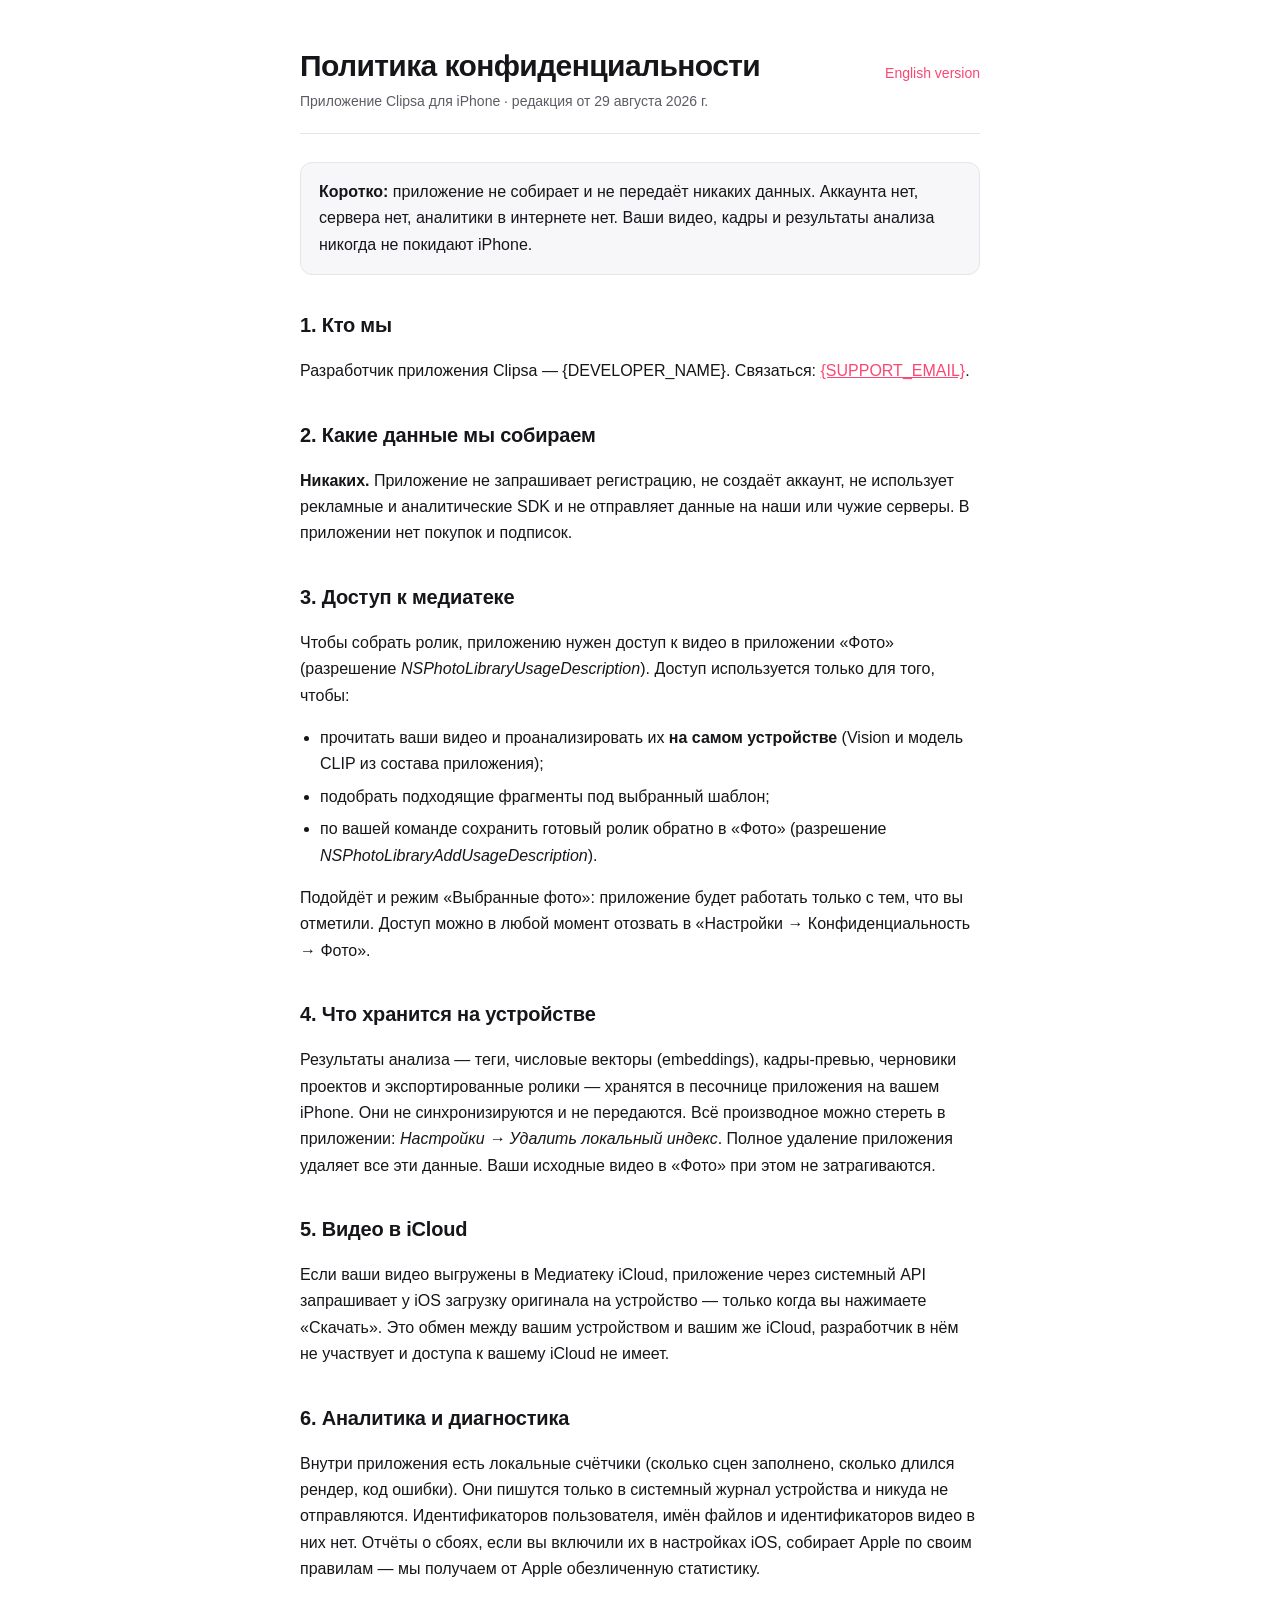
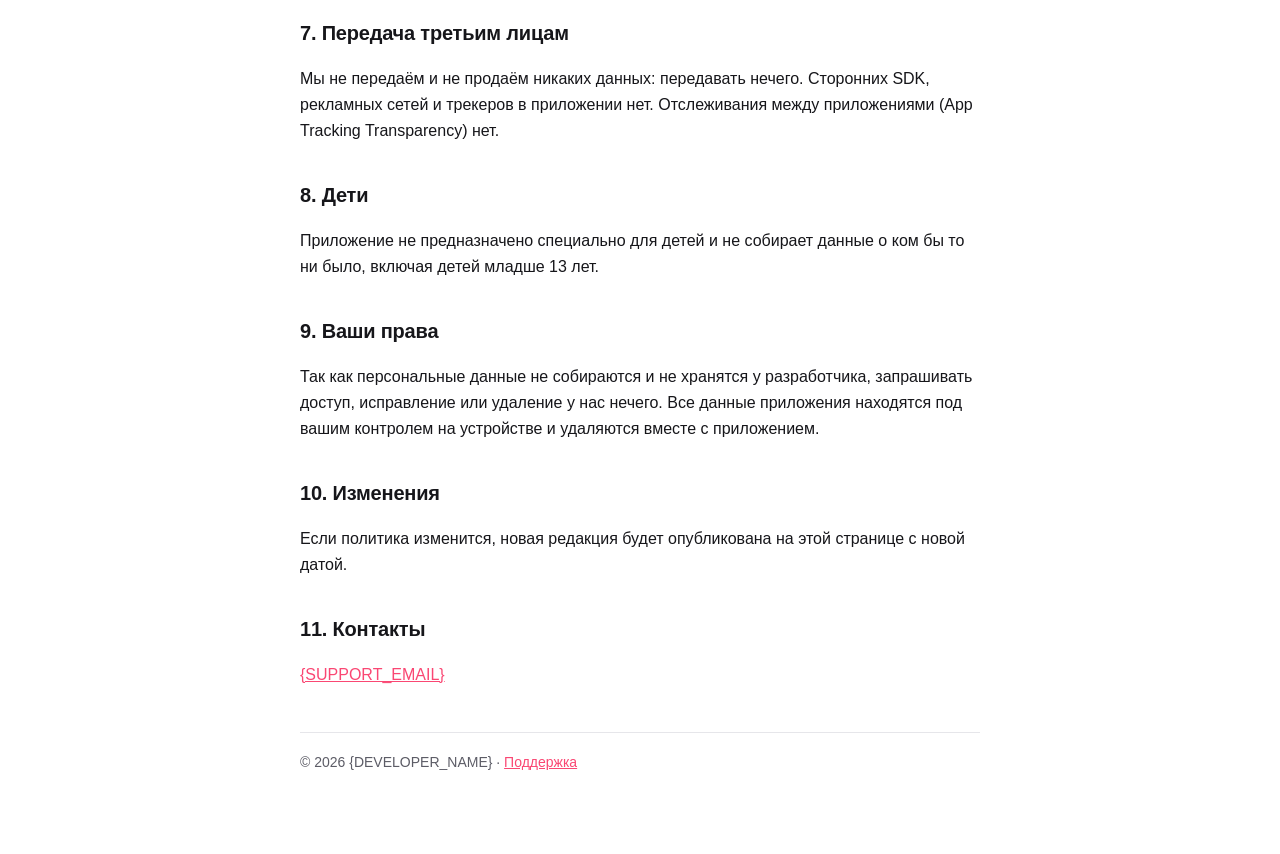
==== privacy-ru.html @ 0dee048f "Clipsa site: privacy and support pages (EN/RU)" ====
<!doctype html>
<!-- Плейсхолдеры: {DEVELOPER_NAME} — имя/юрлицо разработчика, {SUPPORT_EMAIL} — адрес поддержки.
     Публикуется на https://clipsa.app/privacy-ru.html; все пять файлов лежат рядом. -->
<html lang="ru">
<head>
<meta charset="utf-8">
<meta name="viewport" content="width=device-width, initial-scale=1">
<title>Политика конфиденциальности — Clipsa</title>
<link rel="stylesheet" href="style.css">
</head>
<body>
<div class="wrap">
<header>
  <p class="lang"><a href="privacy.html">English version</a></p>
  <h1>Политика конфиденциальности</h1>
  <p class="muted">Приложение Clipsa для iPhone · редакция от 29 августа 2026 г.</p>
</header>

<div class="card">
  <strong>Коротко:</strong> приложение не собирает и не передаёт никаких данных. Аккаунта нет,
  сервера нет, аналитики в интернете нет. Ваши видео, кадры и результаты анализа
  никогда не покидают iPhone.
</div>

<h2>1. Кто мы</h2>
<p>Разработчик приложения Clipsa — {DEVELOPER_NAME}. Связаться: <a href="mailto:{SUPPORT_EMAIL}">{SUPPORT_EMAIL}</a>.</p>

<h2>2. Какие данные мы собираем</h2>
<p><strong>Никаких.</strong> Приложение не запрашивает регистрацию, не создаёт аккаунт, не использует
рекламные и аналитические SDK и не отправляет данные на наши или чужие серверы.
В приложении нет покупок и подписок.</p>

<h2>3. Доступ к медиатеке</h2>
<p>Чтобы собрать ролик, приложению нужен доступ к видео в приложении «Фото» (разрешение
<em>NSPhotoLibraryUsageDescription</em>). Доступ используется только для того, чтобы:</p>
<ul>
  <li>прочитать ваши видео и проанализировать их <strong>на самом устройстве</strong> (Vision и модель CLIP из состава приложения);</li>
  <li>подобрать подходящие фрагменты под выбранный шаблон;</li>
  <li>по вашей команде сохранить готовый ролик обратно в «Фото» (разрешение <em>NSPhotoLibraryAddUsageDescription</em>).</li>
</ul>
<p>Подойдёт и режим «Выбранные фото»: приложение будет работать только с тем, что вы отметили.
Доступ можно в любой момент отозвать в «Настройки → Конфиденциальность → Фото».</p>

<h2>4. Что хранится на устройстве</h2>
<p>Результаты анализа — теги, числовые векторы (embeddings), кадры-превью, черновики проектов и
экспортированные ролики — хранятся в песочнице приложения на вашем iPhone. Они не синхронизируются
и не передаются. Всё производное можно стереть в приложении: <em>Настройки → Удалить локальный индекс</em>.
Полное удаление приложения удаляет все эти данные. Ваши исходные видео в «Фото» при этом не затрагиваются.</p>

<h2>5. Видео в iCloud</h2>
<p>Если ваши видео выгружены в Медиатеку iCloud, приложение через системный API запрашивает у iOS
загрузку оригинала на устройство — только когда вы нажимаете «Скачать». Это обмен между вашим
устройством и вашим же iCloud, разработчик в нём не участвует и доступа к вашему iCloud не имеет.</p>

<h2>6. Аналитика и диагностика</h2>
<p>Внутри приложения есть локальные счётчики (сколько сцен заполнено, сколько длился рендер, код ошибки).
Они пишутся только в системный журнал устройства и никуда не отправляются. Идентификаторов пользователя,
имён файлов и идентификаторов видео в них нет. Отчёты о сбоях, если вы включили их в настройках iOS,
собирает Apple по своим правилам — мы получаем от Apple обезличенную статистику.</p>

<h2>7. Передача третьим лицам</h2>
<p>Мы не передаём и не продаём никаких данных: передавать нечего. Сторонних SDK, рекламных сетей и
трекеров в приложении нет. Отслеживания между приложениями (App Tracking Transparency) нет.</p>

<h2>8. Дети</h2>
<p>Приложение не предназначено специально для детей и не собирает данные о ком бы то ни было,
включая детей младше 13 лет.</p>

<h2>9. Ваши права</h2>
<p>Так как персональные данные не собираются и не хранятся у разработчика, запрашивать доступ,
исправление или удаление у нас нечего. Все данные приложения находятся под вашим контролем на устройстве
и удаляются вместе с приложением.</p>

<h2>10. Изменения</h2>
<p>Если политика изменится, новая редакция будет опубликована на этой странице с новой датой.</p>

<h2>11. Контакты</h2>
<p><a href="mailto:{SUPPORT_EMAIL}">{SUPPORT_EMAIL}</a></p>

<footer><p class="muted">© 2026 {DEVELOPER_NAME} · <a href="support-ru.html">Поддержка</a></p></footer>
</div>
</body>
</html>
---- style.css ----
:root {
  color-scheme: light dark;
  --bg: #ffffff;
  --fg: #16161a;
  --muted: #5c5c66;
  --line: #e6e6ea;
  --accent: #fa4773;
  --card: #f7f7f9;
}
@media (prefers-color-scheme: dark) {
  :root { --bg:#0d0d0f; --fg:#f2f2f5; --muted:#a0a0ac; --line:#26262c; --card:#16161a; }
}
* { box-sizing: border-box; }
body {
  margin: 0;
  background: var(--bg);
  color: var(--fg);
  font: 16px/1.65 -apple-system, BlinkMacSystemFont, "Segoe UI", Roboto, Helvetica, Arial, sans-serif;
  -webkit-text-size-adjust: 100%;
}
.wrap { max-width: 720px; margin: 0 auto; padding: 48px 20px 80px; }
header { border-bottom: 1px solid var(--line); padding-bottom: 20px; margin-bottom: 28px; }
h1 { font-size: 30px; line-height: 1.2; margin: 0 0 6px; letter-spacing: -0.02em; }
h2 { font-size: 20px; margin: 34px 0 10px; letter-spacing: -0.01em; }
h3 { font-size: 16px; margin: 22px 0 6px; }
p, li { color: var(--fg); }
.muted { color: var(--muted); font-size: 14px; margin: 0; }
ul { padding-left: 20px; }
li { margin: 6px 0; }
a { color: var(--accent); }
.card { background: var(--card); border: 1px solid var(--line); border-radius: 12px; padding: 16px 18px; margin: 18px 0; }
.en { border-top: 1px solid var(--line); margin-top: 44px; padding-top: 24px; }
.en h2 { margin-top: 0; }
footer { border-top: 1px solid var(--line); margin-top: 44px; padding-top: 18px; }
.lang { float: right; font-size: 14px; }
.lang a { text-decoration: none; }
@media (max-width: 480px) { .lang { float: none; display: block; margin-bottom: 10px; } }
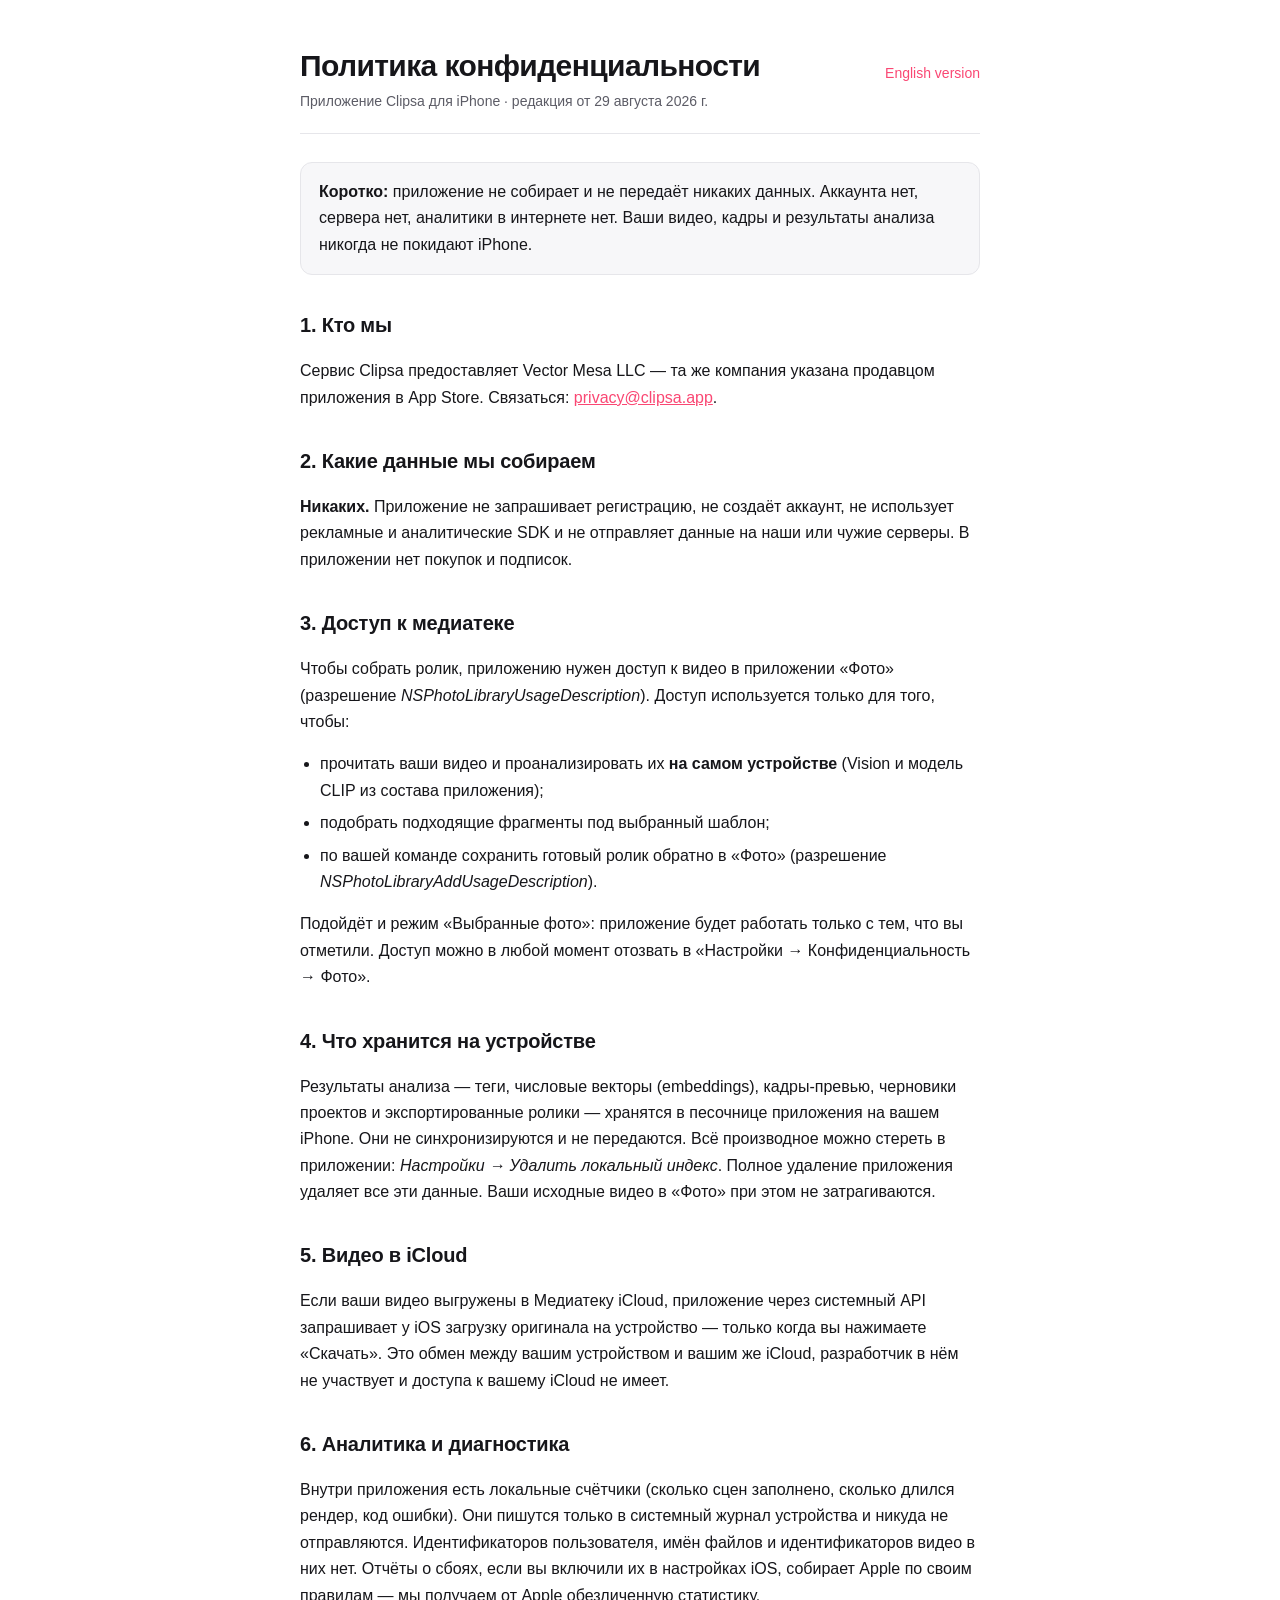
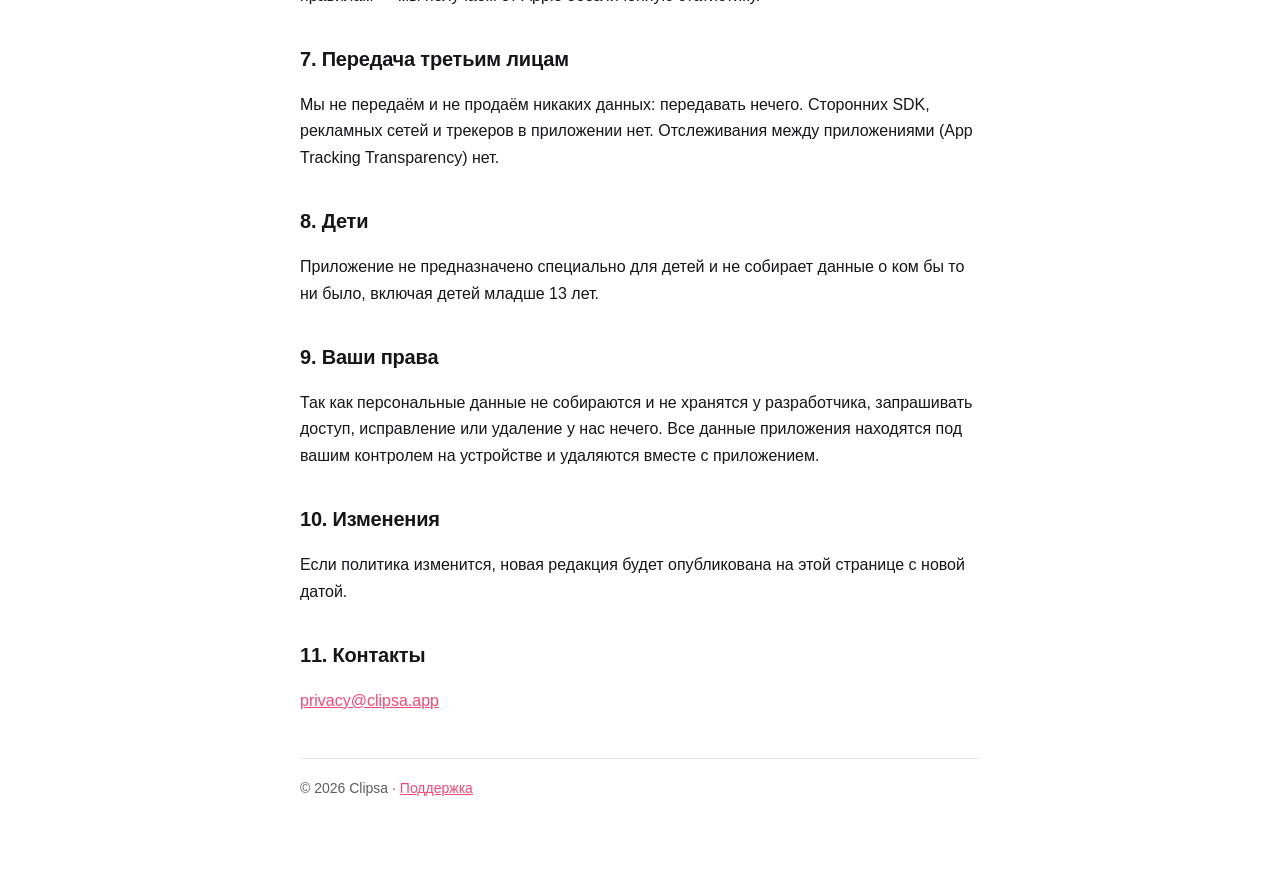
==== commit 3f5a3728: "Контакты и оператор: support@clipsa.app, privacy@clipsa.app, Vector Mesa LLC Плейсхолдеров на страни" ====
--- a/privacy-ru.html
+++ b/privacy-ru.html
@@ -1,5 +1,7 @@
 <!doctype html>
-<!-- Плейсхолдеры: {DEVELOPER_NAME} — имя/юрлицо разработчика, {SUPPORT_EMAIL} — адрес поддержки.
+<!-- Оператор сервиса — Vector Mesa LLC. Контактный адрес политики — privacy@clipsa.app,
+     общая поддержка — support@clipsa.app.
+     Плейсхолдеров на страницах не осталось.
      Публикуется на https://clipsa.app/privacy-ru.html; все пять файлов лежат рядом. -->
 <html lang="ru">
 <head>
@@ -23,7 +25,8 @@
 </div>
 
 <h2>1. Кто мы</h2>
-<p>Разработчик приложения Clipsa — {DEVELOPER_NAME}. Связаться: <a href="mailto:{SUPPORT_EMAIL}">{SUPPORT_EMAIL}</a>.</p>
+<p>Сервис Clipsa предоставляет Vector Mesa LLC — та же компания указана продавцом
+приложения в App Store. Связаться: <a href="mailto:privacy@clipsa.app">privacy@clipsa.app</a>.</p>
 
 <h2>2. Какие данные мы собираем</h2>
 <p><strong>Никаких.</strong> Приложение не запрашивает регистрацию, не создаёт аккаунт, не использует
@@ -75,9 +78,9 @@
 <p>Если политика изменится, новая редакция будет опубликована на этой странице с новой датой.</p>
 
 <h2>11. Контакты</h2>
-<p><a href="mailto:{SUPPORT_EMAIL}">{SUPPORT_EMAIL}</a></p>
+<p><a href="mailto:privacy@clipsa.app">privacy@clipsa.app</a></p>
 
-<footer><p class="muted">© 2026 {DEVELOPER_NAME} · <a href="support-ru.html">Поддержка</a></p></footer>
+<footer><p class="muted">© 2026 Clipsa · <a href="support-ru.html">Поддержка</a></p></footer>
 </div>
 </body>
 </html>
